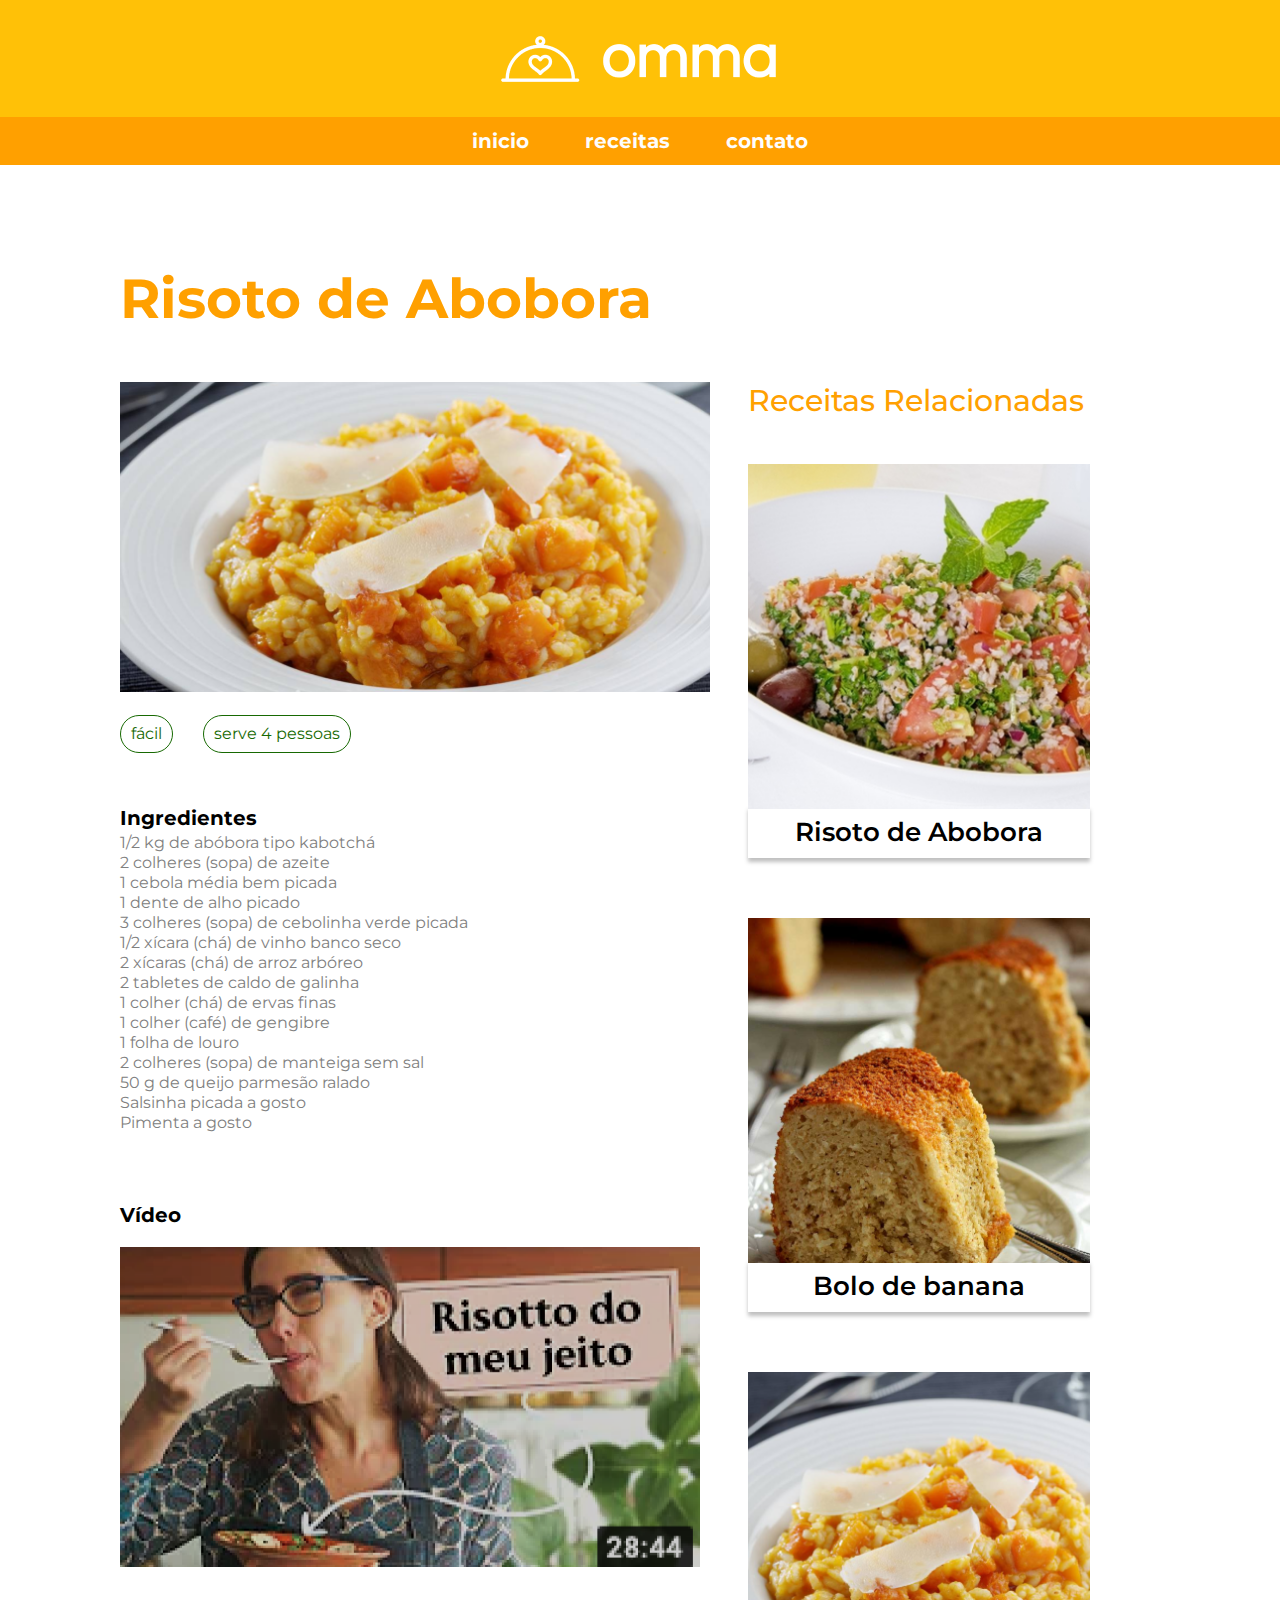
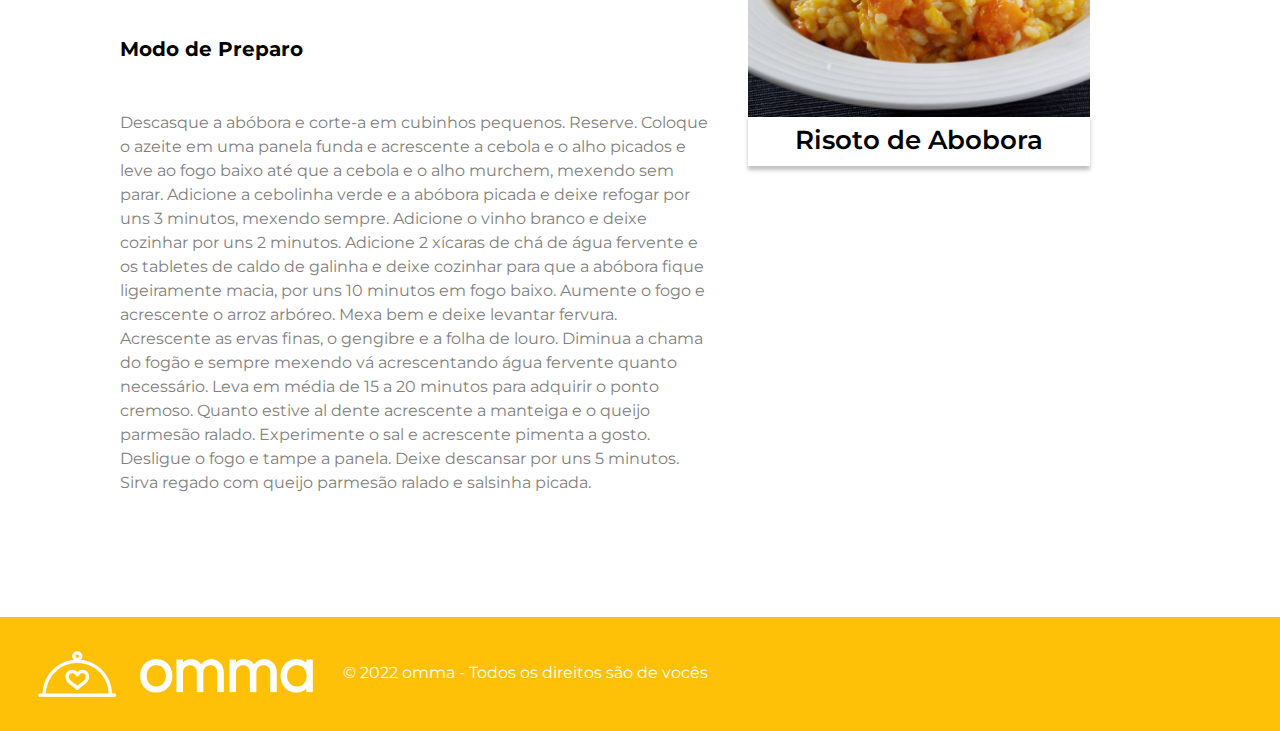
==== receita-interna.html @ a5dac68c "Criação da branch principal" ====
<!DOCTYPE html>
<html lang="pt-BR">

<head>
    <meta charset="UTF-8" />
    <meta http-equiv="X-UA-Compatible" content="IE=edge" />
    <!--para o pc entender que explorer é o edge-->
    <meta name="description" content="texto descritivo" />
    <meta name="author" content="Daniel Alejandro Hernández Zanlucas" />
    <meta name="viewport" content="width=device-width, initial-scale=1.0" />
    <title>OMMA - Receitas Legais</title>
    <link rel="preconnect" href="https://fonts.googleapis.com" />
    <!--Carregar fonte google-->
    <link rel="preconnect" href="https://fonts.gstatic.com" crossorigin />
    <link href="https://fonts.googleapis.com/css2?family=Montserrat:wght@500;600;700&display=swap" rel="stylesheet" />
    <link rel="stylesheet" href="./Assets/css/index.css" />
    <!--linkar css-->

</head>

<body>
    <header>
        <img src="./Assets/Img/omma-logo-white (2) 1.png" width="324" height="84" />
    </header>
    <nav>
        <!--navegação-->
        <a href="index.html">Inicio</a>
        <a href="receitas-todas.html">Receitas</a>
        <a href="Contato.html">Contato</a>
    </nav>
    <section>
        <h2 class="receitast">Risoto de Abobora</h2>
        <div class="Mo">
            <div class="RE">
                <img src="./Assets/Img/Rectangle 4.png" width="590" height="310" alt="Risoto de Abobora"
                    title="Risoto de Abobora">
                <div class="RI">
                    <p>fácil</p>
                    <p>serve 4 pessoas</p>
                </div>
                <div>
                    <ul>
                        <li class="RO"> Ingredientes</li>
                        <li class="LI"> 1/2 kg de abóbora tipo kabotchá</li>
                        <li class="LI"> 2 colheres (sopa) de azeite</li>
                        <li class="LI"> 1 cebola média bem picada</li>
                        <li class="LI"> 1 dente de alho picado</li>
                        <li class="LI"> 3 colheres (sopa) de cebolinha verde picada</li>
                        <li class="LI"> 1/2 xícara (chá) de vinho banco seco</li>
                        <li class="LI"> 2 xícaras (chá) de arroz arbóreo</li>
                        <li class="LI"> 2 tabletes de caldo de galinha</li>
                        <li class="LI"> 1 colher (chá) de ervas finas</li>
                        <li class="LI"> 1 colher (café) de gengibre</li>
                        <li class="LI"> 1 folha de louro</li>
                        <li class="LI"> 2 colheres (sopa) de manteiga sem sal</li>
                        <li class="LI"> 50 g de queijo parmesão ralado</li>
                        <li class="LI"> Salsinha picada a gosto</li>
                        <li class="LI"> Pimenta a gosto</li>
                    </ul>
                </div>
                <div class="LU">
                    <span class="RU">Vídeo</span>
                    <img src="./Assets/Img/Captura de Tela 2022-02-17 às 17.45 1.png" width="580" height="320"
                        alt="Video" title="Video" />
                </div>
                <div class="Lo">
                    <p>Modo de Preparo</p>
                    <p>Descasque a abóbora e corte-a em cubinhos pequenos. Reserve. Coloque o azeite em uma panela funda
                        e
                        acrescente a cebola e o alho picados e leve ao fogo baixo até que a cebola e o alho murchem,
                        mexendo
                        sem
                        parar. Adicione a cebolinha verde e a abóbora picada e deixe refogar por uns 3 minutos, mexendo
                        sempre.
                        Adicione o vinho branco e deixe cozinhar por uns 2 minutos. Adicione 2 xícaras de chá de água
                        fervente e
                        os tabletes de caldo de galinha e deixe cozinhar para que a abóbora fique ligeiramente macia,
                        por
                        uns 10
                        minutos em fogo baixo. Aumente o fogo e acrescente o arroz arbóreo. Mexa bem e deixe levantar
                        fervura.
                        Acrescente as ervas finas, o gengibre e a folha de louro. Diminua a chama do fogão e sempre
                        mexendo
                        vá
                        acrescentando água fervente quanto necessário. Leva em média de 15 a 20 minutos para adquirir o
                        ponto
                        cremoso. Quanto estive al dente acrescente a manteiga e o queijo parmesão ralado. Experimente o
                        sal
                        e
                        acrescente pimenta a gosto. Desligue o fogo e tampe a panela. Deixe descansar por uns 5 minutos.
                        Sirva
                        regado com queijo parmesão ralado e salsinha picada.</p>
                </div>
            </div>
            <div class="Ma">
                <span>Receitas Relacionadas</span>
                <article class="article">
                    <!--adicionar artigos-->
                    <a class="B" href="receita-interna.html" title="Risoto de Abobora" target="_blank">
                        <img src="./Assets/Img/Rectangle 2.png" height="345" width="342" />
                        <h3>Risoto de Abobora</h3>
                    </a>
                </article>
                <article class="article">
                    <a class="B" href="receita-interna.html" title="Bolo de Banana" target="_blank">
                        <img src="./Assets/Img/Rectangle 2 (1).png" height="345" width="342" />
                        <h3>Bolo de banana</h3>
                    </a>
                </article class="article">
                <article>
                    <a class="B" href="receita-interna.html" title="Risoto de Abobora" target="_blank">
                        <img src="./Assets/Img/Rectangle 2 (2).png" height="345" width="342" />
                        <h3>Risoto de Abobora</h3>
                    </a>
                </article>
            </div>
        </div>

    </section>
    <footer>
        <img src="./Assets/Img/omma-logo-white (2) 1.png" />
        <span id="direitos">© 2022 omma - Todos os direitos são de vocês</span>
        <!--para textos pequenos-->
    </footer>

</body>

</html>
---- Assets/css/index.css ----
/* http://meyerweb.com/eric/tools/css/reset/ 
   v2.0 | 20110126
   License: none (public domain)
*/

html,
body,
div,
span,
applet,
object,
iframe,
h1,
h2,
h3,
h4,
h5,
h6,
p,
blockquote,
pre,
a,
abbr,
acronym,
address,
big,
cite,
code,
del,
dfn,
em,
img,
ins,
kbd,
q,
s,
samp,
small,
strike,
strong,
sub,
sup,
tt,
var,
b,
u,
i,
center,
dl,
dt,
dd,
ol,
ul,
li,
fieldset,
form,
label,
legend,
table,
caption,
tbody,
tfoot,
thead,
tr,
th,
td,
article,
aside,
canvas,
details,
embed,
figure,
figcaption,
footer,
header,
hgroup,
menu,
nav,
output,
ruby,
section,
summary,
time,
mark,
audio,
video {
	margin: 0;
	padding: 0;
	border: 0;
	font-size: 100%;
	font: inherit;
	vertical-align: baseline;
}

/* HTML5 display-role reset for older browsers */
article,
aside,
details,
figcaption,
figure,
footer,
header,
hgroup,
menu,
nav,
section {
	display: block;
}

body {
	line-height: 1;
}

ol,
ul {
	list-style: none;
}

blockquote,
q {
	quotes: none;
}

blockquote:before,
blockquote:after,
q:before,
q:after {
	content: '';
	content: none;
}

table {
	border-collapse: collapse;
	border-spacing: 0;
}

/*Fim do codigo de formatação*/
html,
body {
	/*para adicionar fonte*/
	font-family: 'Montserrat', sans-serif;
}

header {
	box-shadow: 0px 4px 4px rgba(0, 0, 0, 0.25);
	/*linha, offset horizontal, offset vertical, bluur*/
	background-color: #FFC107;
	height: 117px;
	display: flex;
	/*alinhamentos*/
	align-items: center;
	justify-content: center;
	/* fim do alinhamentos*/
}

nav {
	height: 48px;
	background-color: #FFA000;
	display: flex;
	/*alinhamentos*/
	align-items: center;
	justify-content: center;
	/* fim do alinhamentos*/
}

nav>a {
	color: #FDFDFD;
	text-decoration: none;
	/* tirar sublinhado link*/
	font-weight: 700;
	/*Grossura*/
	font-size: 20px;
	/*Tamanho fonte*/
	line-height: 24px;
	/*Tamanho linha*/
	text-transform: lowercase;
	/*???*/
	margin: 0px 28px;
}

#Hero-Header h2 {
	color: #FDFDFD;
	font-family: 'Montserrat';
	font-style: normal;
	font-weight: 700;
	font-size: 70px;
	text-shadow: 0px 4px 4px rgba(0, 0, 0, 0.36);
	/*para sombrear textos*/
	float: right;
	/*para mover texto*/
	margin: 150px 200px 50px 50px;
	/*cima, direita, baixo, esquerda*/
}

.Receitas-da-Semana {
	padding: 100px 0px;
	text-align: center;
}

.Receitas-da-Semana h2 {
	font-family: 'Montserrat';
	font-style: normal;
	font-weight: 700;
	font-size: 55px;
	line-height: 67px;
	color: #FFA000;
	margin-bottom: 50px;
}

.Receitas-da-Semana article {
	display: inline-block;
	padding: 30px;
}

.Receitas-da-Semana article h3 {
	font-family: 'Montserrat';
	font-style: normal;
	font-weight: 600;
	font-size: 26px;
	margin: 10px 0;
}

.Receitas-da-Semana a {
	background: #176902;
	color: #FDFDFD;
	text-decoration: none;
	padding: 10px 15px;
	font-family: 'Montserrat';
	font-style: normal;
	font-weight: 600;
	font-size: 24px;
	margin: 20px 0;
	display: inline-block;
	/*para comandos inline*/
}

#Hero-Footer h2 {
	font-family: 'Montserrat';
	font-style: normal;
	font-weight: 700;
	font-size: 65px;
	text-shadow: 0px 4px 4px rgba(0, 0, 0, 0.36);
	margin-top: 60px;
	margin-bottom: 60px;
}

#Hero-Footer p {
	font-size: 24px;
	font-weight: 500;
	width: 450px;
	margin: 15px 0;

}

footer {
	background-color: #FFC107;
	color: #fff;
	padding: 15px;
}

footer img {
	vertical-align: middle;
}

#Todas {
	text-align: left;
	margin-left: 150px;
}

#Contatos {
	background-image: url(/Assets/Img/image\ 3.png);
	height: 405px;
	background-repeat: no-repeat;
	background-size: cover;
	background-position: center;
	border: none;
}

#Contatos h2 {
	color: #FDFDFD;
	font-family: 'Montserrat';
	font-style: normal;
	font-weight: 700;
	font-size: 70px;
	text-shadow: 0px 4px 4px rgba(0, 0, 0, 0.36);
	float: left;
	margin: 50px 900px 190px 120px;
}

form {
	text-align: center;
}

.form p {
	font-family: 'Montserrat';
	font-style: normal;
	font-weight: 700;
	font-size: 40px;
	line-height: 46px;
	color: #FFA000;
	margin: 50px 30px 100px;
}

#margin {
	border: 1px solid#FFA000;
	background: #FFFFFF;
	border-radius: 20px;
	width: 820px;
	/* height: 766px; */
}

#Img-form {
	display: flex;
	justify-content: center;
	margin: 70px 0;
}

#Img-form img {
	margin: 0 15px;
}

.Formula {
	margin: 25px 0;
}

.Formula input {
	width: 50%;
	padding: 5px 10px;
	border: 1px solid#FFA000;
	border-radius: 7px 7px 7px 7px;
	margin-left: 0px;
}

#um {
	width: 750px;
	height: 50px;
}

#dois {
	width: 750px;
	height: 50px;
}

#tres {
	width: 750px;
	height: 240px;
	padding: 5px 10px;
	border: 1px solid#FFA000;
	border-radius: 7px 7px 7px 7px;
}

#Enviar {
	width: 160px;
	height: 40px;
	padding: 5px 10px;
	background: #FFC107;
	background-size: 200% 100%;
	background-position: right bottom;
	color: #fff;
	font-weight: 600;
	border: none;
	cursor: pointer;
	border-radius: 50px;
	/*para curvar as pontas*/
	margin-top: 20px;
	margin-left: 20px;
	float: left;
}

.receitast {
	text-align: left;
	margin-left: 120px;
	font-family: 'Montserrat';
	font-style: normal;
	font-weight: 700;
	font-size: 55px;
	line-height: 67px;
	color: #FFA000;
	margin-bottom: 0px;
	padding: 100px 0px 50px 0px;
}

.RE img {
	margin-left: 120px;
}

.RI {
	display: flex;
	margin: 20px 0px 50px 120px;
}

.RI p {
	border: 1px solid #000;
	border-radius: 50px;
	border-color: #176902;
	padding: 10px;
	color: #176902
}

.RI p:first-child {
	margin-right: 30px;
}

.LI {
	margin-left: 120px;
	font-family: 'Montserrat';
	font-style: normal;
	color: gray;
	line-height: 20px;

}

.RO {
	font-family: 'Montserrat';
	font-style: normal;
	font-weight: 700;
	font-size: 20px;
	line-height: 24px;
	margin-left: 120px;
	line-height: 30px;
}

.LU {
	display: flex;
	margin-left: 120px;
	margin-top: 70px;
	flex-direction: column;
	font-family: 'Montserrat';
	font-style: normal;
	font-weight: 700;
	font-size: 20px;
	line-height: 24px;
	margin-left: 0px;
}

.RU {
	margin-bottom: 20px;
	margin-left: 120px;
}

.Lo {
	margin-left: 120px;
	width: 590px; /*ou max-width*/
	height: 580px;
}

.Lo p:first-child {
	margin-top: 70px;
	margin-bottom: 50px;
	flex-direction: column;
	font-family: 'Montserrat';
	font-style: normal;
	font-weight: 700;
	font-size: 20px;
	line-height: 24px;
	color: #000;
}

.Lo p {
	font-family: 'Montserrat';
	font-style: normal;
	color: gray;
	line-height: 24px;
}

.Mo {
	display: flex;
	justify-content: space-between;
}

.Ma {
	margin-right: 190px;
}

.Ma span {
	font-family: 'Montserrat';
	font-style: normal;
	font-weight: 500;
	font-size: 30px;
	line-height: 37px;
	color: #FFA000;
	margin-bottom: -30px;
	display: inline-block;
}

.B {
	text-decoration: none;
	font-family: 'Montserrat';
	font-style: normal;
	font-weight: 600;
	font-size: 26px;
	line-height: 32px;
	text-align: center;
	color: #000000;
}

.B h3{
	box-shadow: 0px 4px 4px rgba(0, 0, 0, 0.25);
	margin-bottom: 10px;
	margin-top: -10px;
	padding: 10px 0;
}

.article :first-child{
	margin-top: 0px;
}

.article{
	display: flex;
	justify-content: center;
	margin: 50px 0;
}

@media only screen and (max-width: 376px){
	html{
		width: 375px;
	}
	header{
		width: 375px;
	}
	#Hero-Header h2{
		font-size: 50px;
		float: left;
}

#Hero-Footer{
	display: flex;
	flex-direction: column;
}

#Hero-Footer h2{
	font-size: 50px;
		float: left;
		margin-left: -100px;
}

#Hero-Footer p{
	margin-left: -100px;
	width: 300px;

}

#To article {
	padding: 0;
}

#Tu article{
	padding: 0;
	margin: 0 auto;
}

#Todas {
	text-align: center;
	margin-left: 0;
	width: 375px;
}
#Contatos {
	margin-left: -50px ;
	text-align: center;
}
#Img-form{
	width: 370px;
	margin: 0 auto;
}

#Img-form img{
	display: none;
}
.form{
	width: 300px;
}
.Formula{
	width: 300px;
}
}
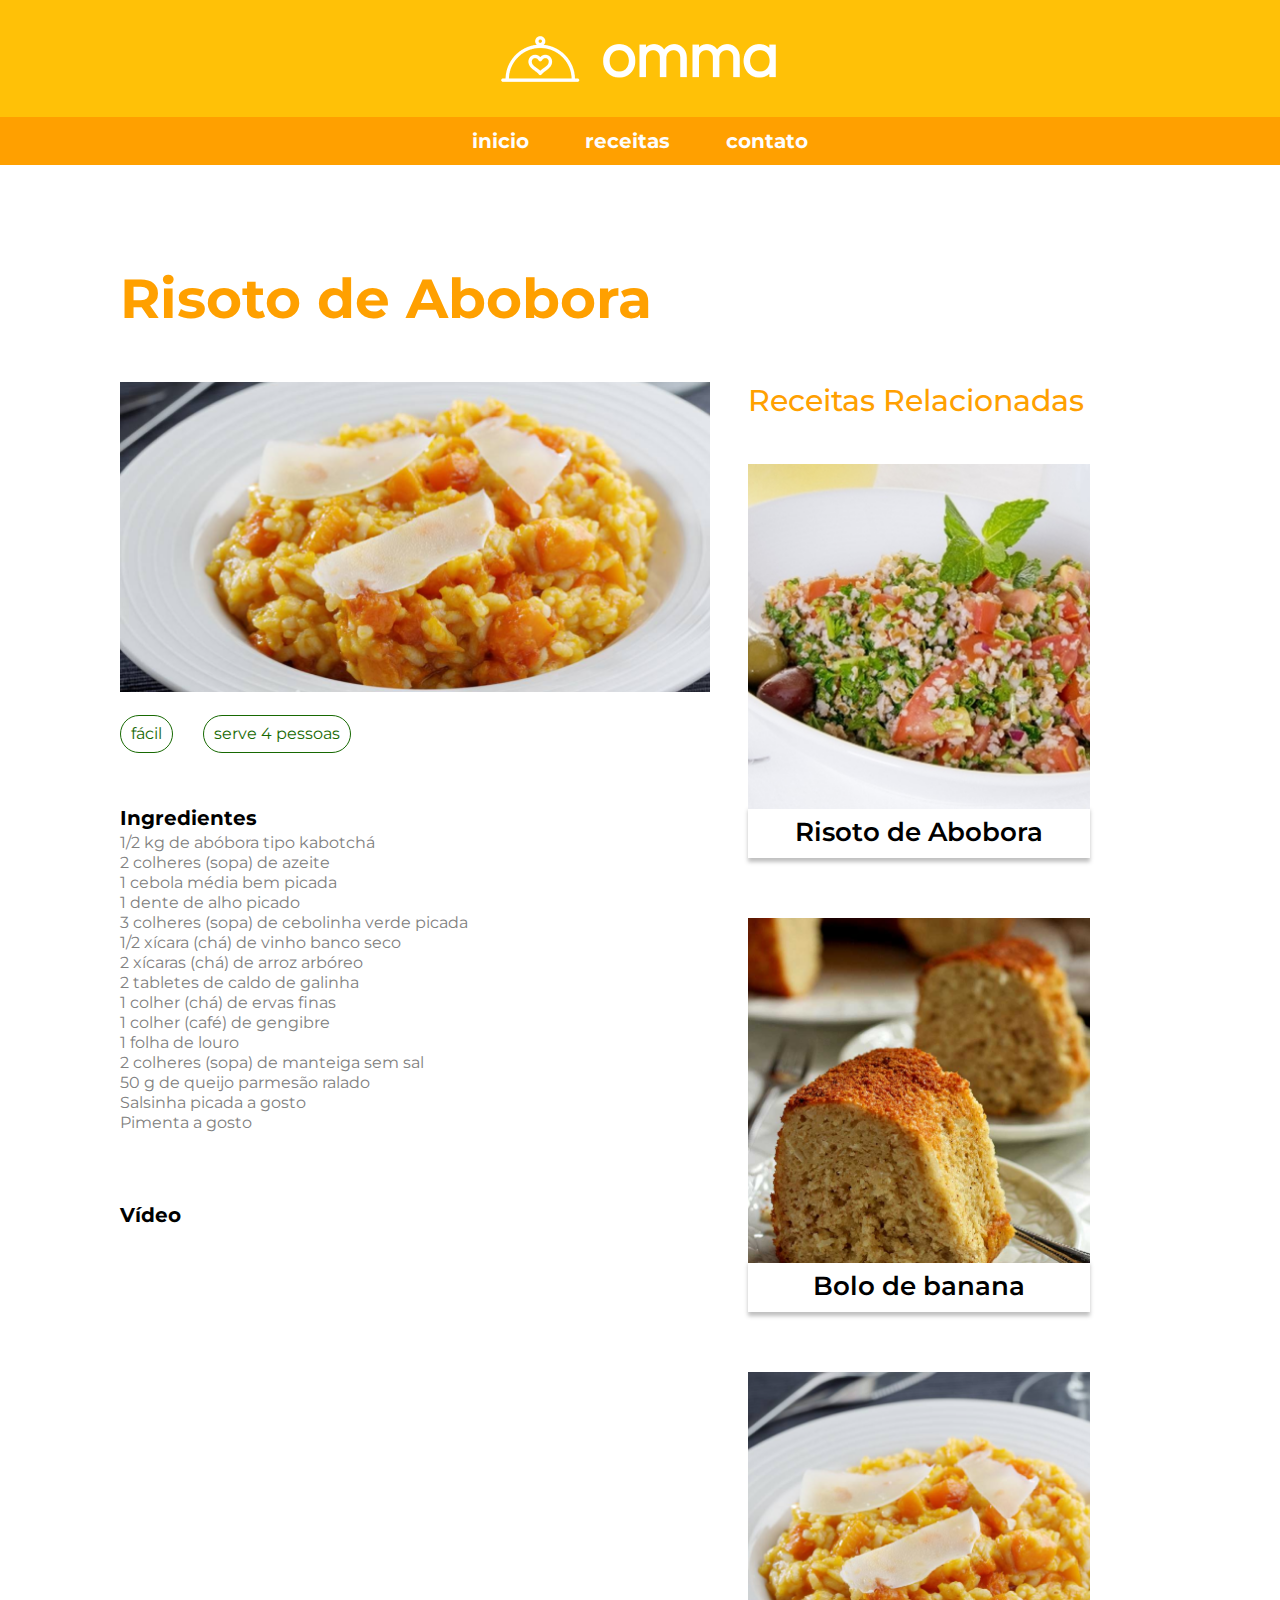
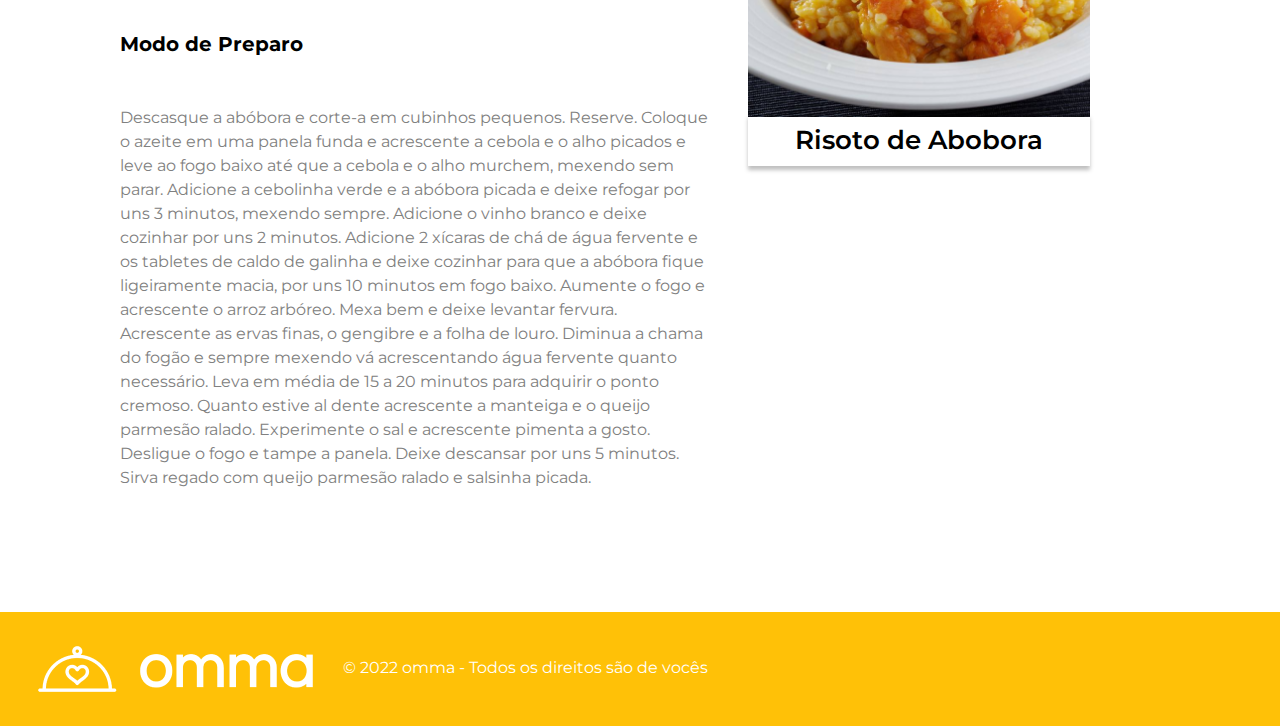
==== commit 5842add9: "adicionando video" ====
--- a/receita-interna.html
+++ b/receita-interna.html
@@ -60,8 +60,10 @@
                 </div>
                 <div class="LU">
                     <span class="RU">Vídeo</span>
-                    <img src="./Assets/Img/Captura de Tela 2022-02-17 às 17.45 1.png" width="580" height="320"
-                        alt="Video" title="Video" />
+                    <iframe width="560" height="315" src="https://www.youtube.com/embed/Mxc3RQE4yAg"
+              title="YouTube video player" frameborder="0"
+              allow="accelerometer; autoplay; clipboard-write; encrypted-media; gyroscope; picture-in-picture"
+              allowfullscreen></iframe>
                 </div>
                 <div class="Lo">
                     <p>Modo de Preparo</p>
--- a/Assets/css/index.css
+++ b/Assets/css/index.css
@@ -268,7 +268,7 @@
 }
 
 #Contatos {
-	background-image: url(/Assets/Img/image\ 3.png);
+	background-image: url(../Img/image\ 3.png);
 	height: 405px;
 	background-repeat: no-repeat;
 	background-size: cover;
@@ -433,6 +433,10 @@
 	margin-left: 0px;
 }
 
+.LU iframe {
+	margin-left: 120px;
+}
+
 .RU {
 	margin-bottom: 20px;
 	margin-left: 120px;
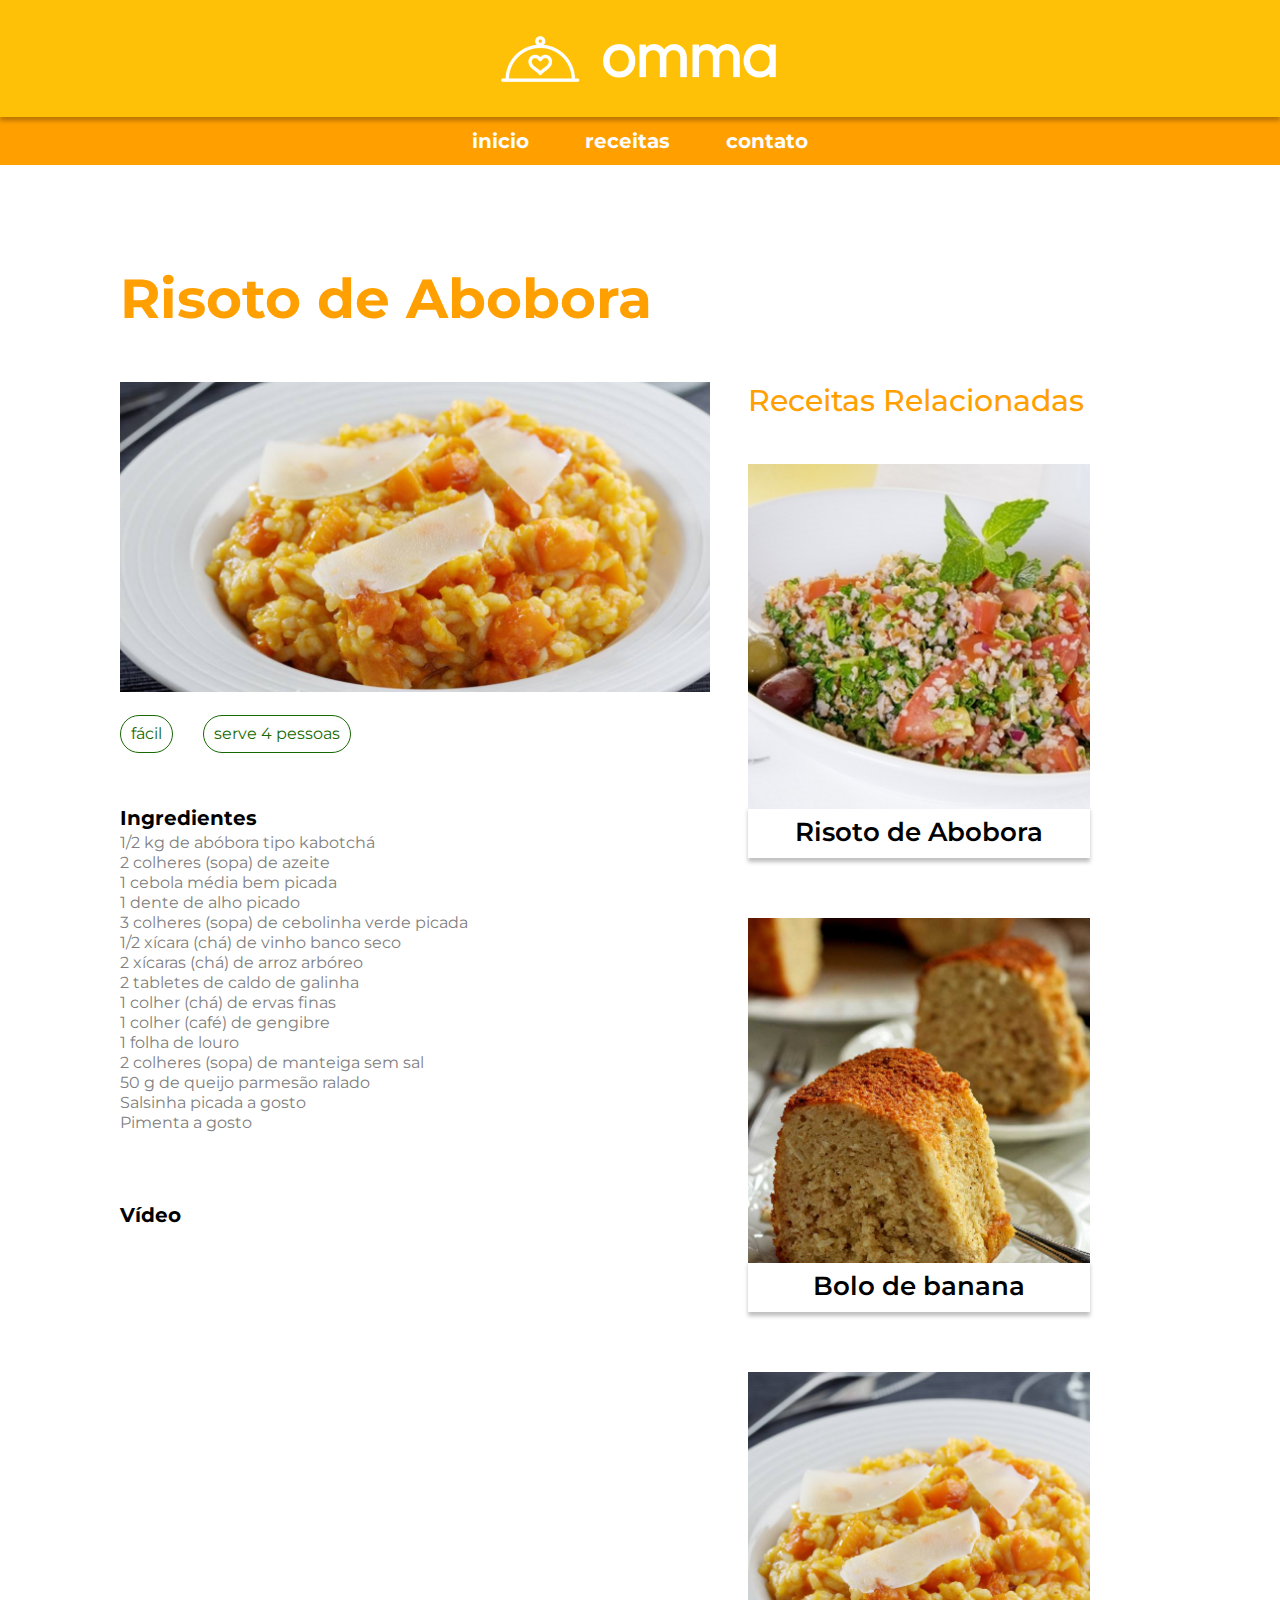
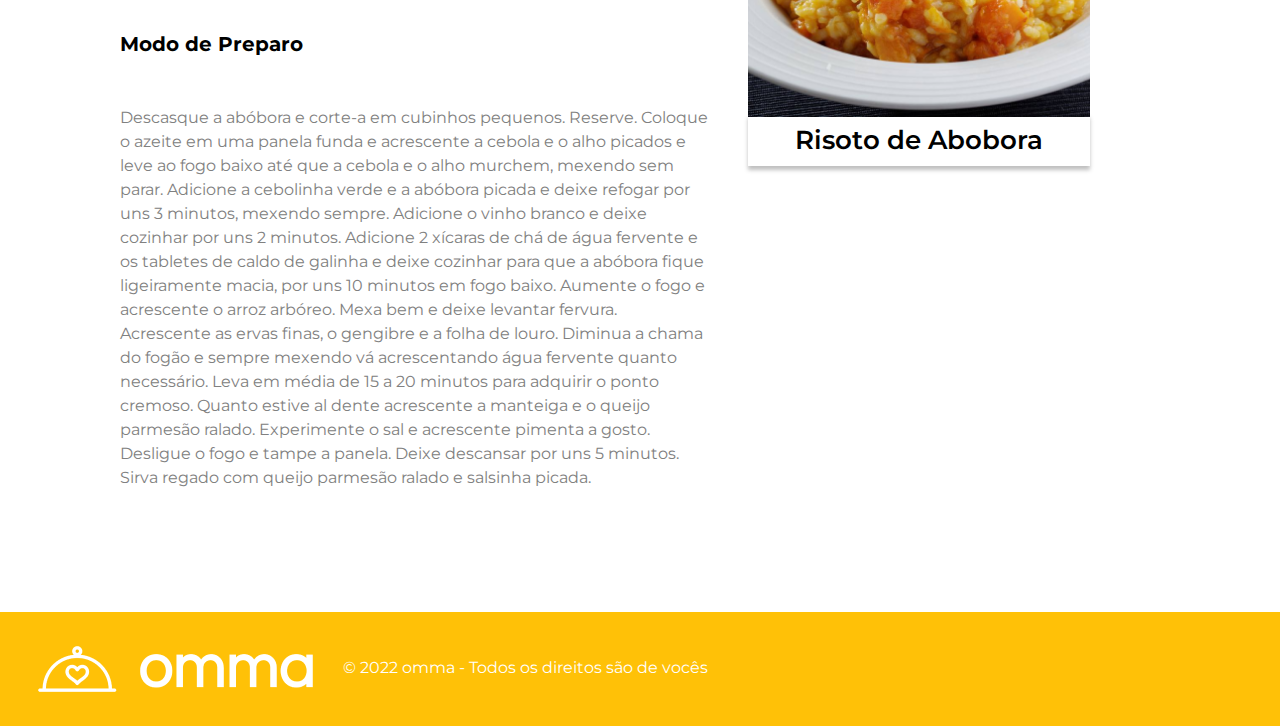
==== commit e25118e5: "continuando responsividade" ====
--- a/receita-interna.html
+++ b/receita-interna.html
@@ -28,7 +28,7 @@
         <a href="receitas-todas.html">Receitas</a>
         <a href="Contato.html">Contato</a>
     </nav>
-    <section>
+    <section class=Ho>
         <h2 class="receitast">Risoto de Abobora</h2>
         <div class="Mo">
             <div class="RE">
@@ -60,7 +60,7 @@
                 </div>
                 <div class="LU">
                     <span class="RU">Vídeo</span>
-                    <iframe width="560" height="315" src="https://www.youtube.com/embed/Mxc3RQE4yAg"
+                    <iframe id="Video" src="https://www.youtube.com/embed/Mxc3RQE4yAg"
               title="YouTube video player" frameborder="0"
               allow="accelerometer; autoplay; clipboard-write; encrypted-media; gyroscope; picture-in-picture"
               allowfullscreen></iframe>
--- a/Assets/css/index.css
+++ b/Assets/css/index.css
@@ -151,6 +151,8 @@
 	align-items: center;
 	justify-content: center;
 	/* fim do alinhamentos*/
+	z-index: 1;
+	position: relative;
 }
 
 nav {
@@ -515,6 +517,11 @@
 	margin: 50px 0;
 }
 
+#Video{
+	width: 560px;
+	height: 315px;
+}
+
 @media only screen and (max-width: 376px){
 	html{
 		width: 375px;
@@ -571,10 +578,67 @@
 	display: none;
 }
 .form{
-	width: 300px;
+	text-align: center;
 }
 .Formula{
 	width: 300px;
-}
-}
-
+	margin: 0 auto;
+
+}
+#um {
+	max-width: 270px;
+	width: 80%;
+	margin: 0 auto;
+	margin-bottom: 20px;
+}
+
+#dois {
+	max-width: 270px;
+	width: 80%;
+	margin: 0 auto;
+	margin-bottom: 20px;
+}
+
+#tres {
+	max-width: 270px;
+	width: 80%;
+	margin: 0 auto;
+	margin-bottom: 20px;
+}
+
+#margin{
+	max-width: 340px;
+	margin-bottom: 20px;
+}
+
+#Enviar{
+	text-align: center;
+	float: none;
+	margin: 0 auto;
+	margin-bottom: 20px;
+}
+
+.Ma{
+	display: none;
+}
+
+.RE img{
+	max-width: 340px;
+	max-height: 180px;
+}
+
+.Ho{
+	margin: 0 auto
+}
+
+#Video{
+	max-width: 340px;
+	max-height: 180px;
+}
+
+.Lo{
+	max-width: 340px;
+	height: 850px;
+}
+}
+
